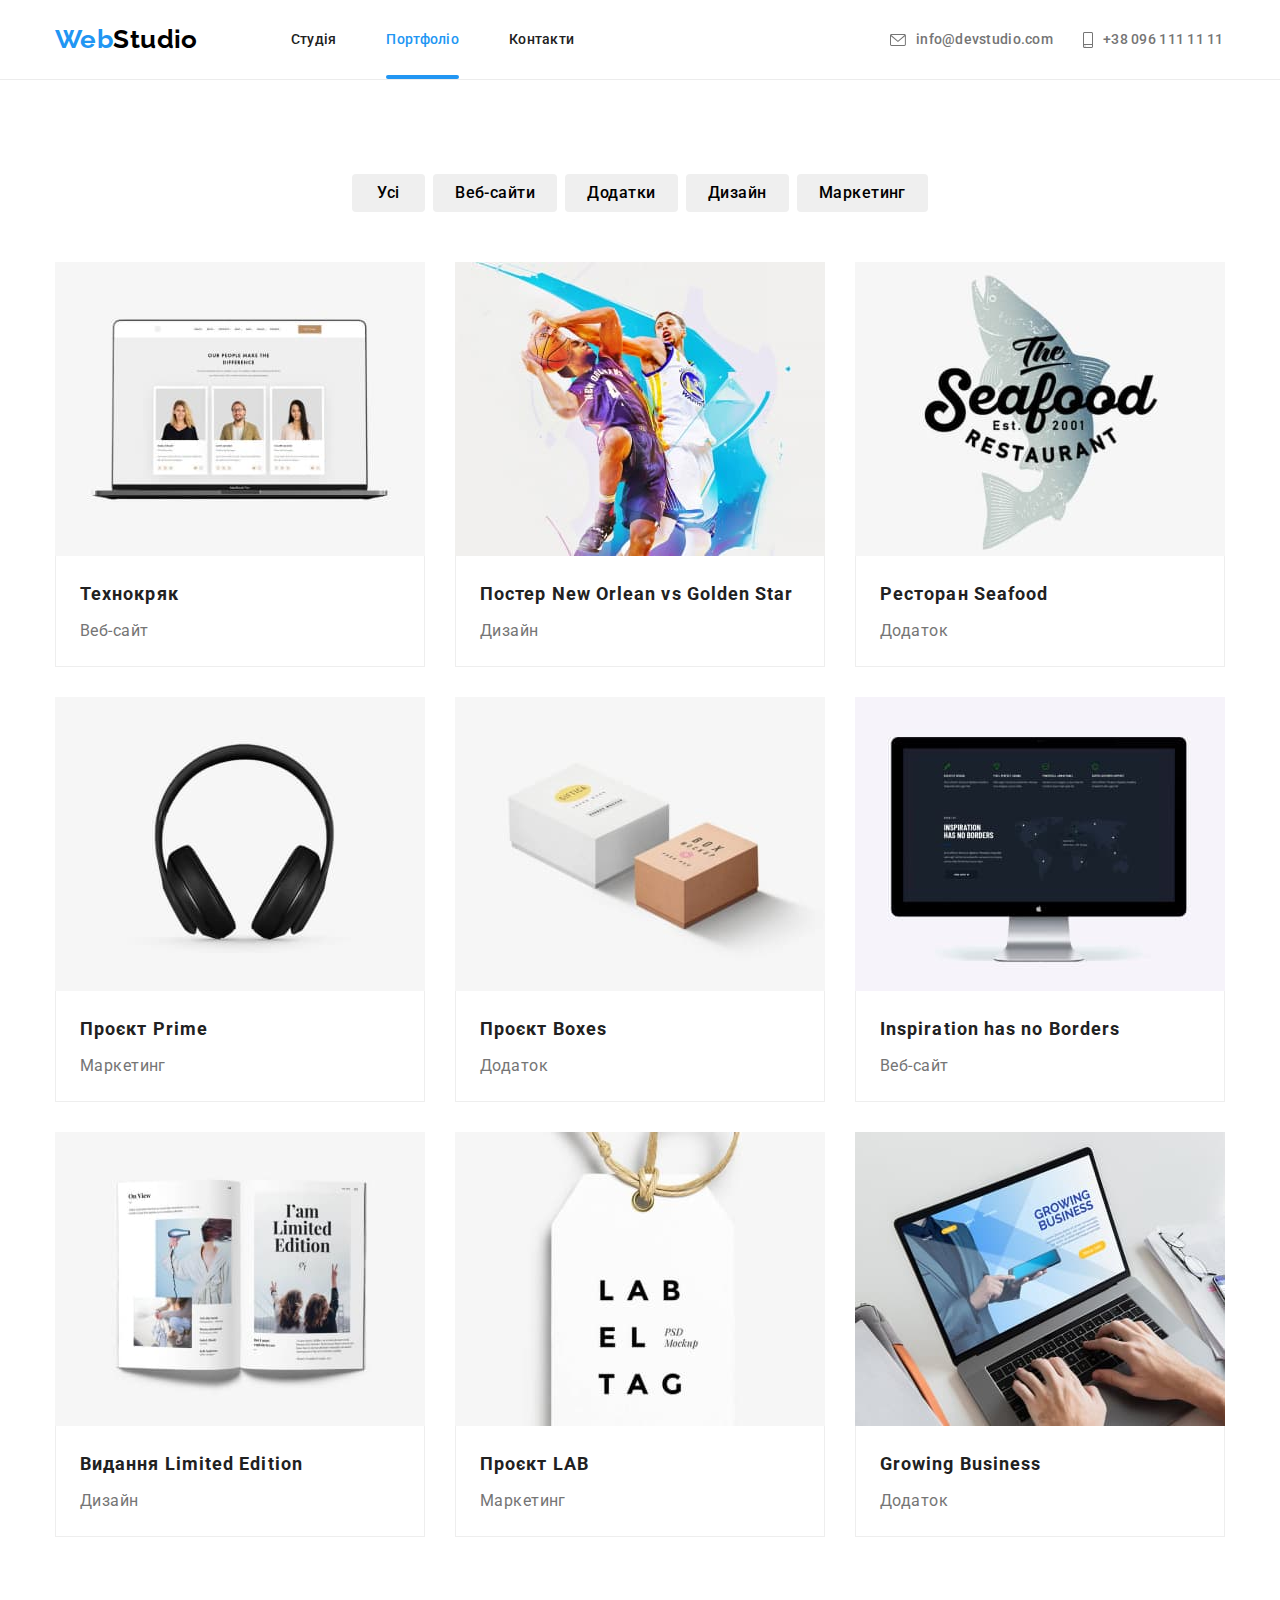
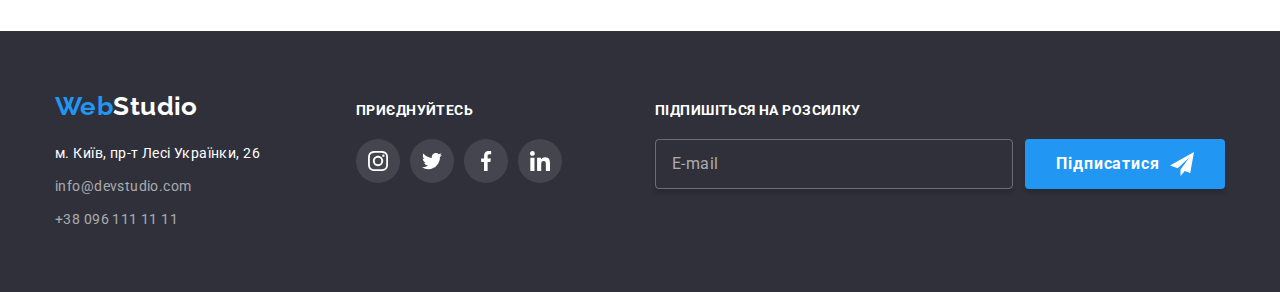
==== portfolio.html @ b1672819 "Додає файли з попередньої роботи" ====
<!DOCTYPE html>
<html lang="uk">
<head>
    <meta charset="UTF-8">
    <meta http-equiv="X-UA-Compatible" content="IE=edge">
    <meta name="viewport" content="width=device-width, initial-scale=1.0">
    <title>Document</title>
    <link href="https://fonts.googleapis.com/css2?family=Raleway:wght@700&family=Roboto:wght@400;500;700;900&display=swap" rel="stylesheet">
    <link rel="stylesheet" href="./css/modern-normalize.css">
    <link rel="stylesheet" href="./css/styles.css">
</head>

<body>
    <!--Шапка сайту-->
    <!--Шапка сайту-->
    <header class="header">
        <div class="container header-field">
            <nav class="header-field">
                <div class="header-logo"> <a class="logo" href="./index.html"><span>Web</span>Studio</a>
                </div>
                <ul class="page-nav">
                    <li class="page-nav-item"> <a href="./index.html" class="page-nav-link ">Студія</a></li>
                    <li class="page-nav-item"> <a href="./portfolio.html" class="page-nav-link current">Портфоліо</a></li>
                    <li class="page-nav-item"> <a href="" class="page-nav-link">Контакти</a></li>
                </ul>
            </nav>
    
            <div class="header-contacts">
                <ul class="header-contacts-list">
                    <li class="header-contact-item">
                        <a href="mailto:info@devstudio.com" class="page-nav-link contact">
                            <svg class="header-icon-mail">
                                <use href="./images/icons.svg#icon-envelope" width="16" height="12"></use>
                            </svg>
                            info@devstudio.com
                        </a>
                    </li>
                    <li class="header-contact-item">
                        <a href="tel:+380961111111" class="page-nav-link contact">
                            <svg class="header-icon-tel">
                                <use href="./images/icons.svg#icon-smartphone" width="10" height="16"></use>
                            </svg>
                            +38 096 111 11 11
                        </a>
                    </li>
                </ul>
            </div>
        </div>
    </header>
    <!--Унікальний контент-->
    <main>
        <section class="section">
            <div class="container">
                <h1 class="visually-hidden">Портфоліо</h1>
                <ul class="filter-list">
                    <li class="filter-item"><button class="filter-btn" type="button">Усі</button></li>
                    <li class="filter-item"><button class="filter-btn" type="button">Веб-сайти</button></li>
                    <li class="filter-item"><button class="filter-btn" type="button">Додатки</button></li>
                    <li class="filter-item"><button class="filter-btn" type="button">Дизайн</button></li>
                    <li class="filter-item"><button class="filter-btn" type="button">Маркетинг</button></li>
                </ul>
    
                <ul class="portfolio-list">
                    <li class="portfolio-item">
                        <a href="#" class="portfolio-link" target="_blank" rel="noreferrer noopener" >
                            <div class="portfolio-thumb">
                                <img src="images/project1.jpg" alt="Технокряк" width="370" class="portfolio-img">
                                <p class="portfolio-link-actions">
                                    Ресурс пропонує комплексні пропозиції з різним рівнем функціоналу та сервісів. Все це дозволить відвідувачу отримати
                                    вичерпні відомості про компанію чи приватну особу.
                                </p>
                            </div>
                            <div class="portfolio-field-text">
                                <h2 class="portfolio-title">Технокряк</h2>
                                <p class="portfolio-text">Веб-сайт</p>
                            </div>
                        </a>
                    </li>

                    <li class="portfolio-item">
                        <a href="#" class="portfolio-link" target="_blank" rel="noreferrer noopener" >
                            <div class="portfolio-thumb">
                                 <img src="images/project2.jpg" alt="Постер New Orlean vs Golden Star" width="370" class="portfolio-img">
                                 <p class="portfolio-link-actions">
                                    Ресурс пропонує комплексні пропозиції з різним рівнем функціоналу та сервісів. Все це дозволить відвідувачу отримати вичерпні відомості про компанію чи приватну особу.
                                </p>
                            </div>
                            <div class="portfolio-field-text">
                                <h2 class="portfolio-title">Постер New Orlean vs Golden Star</h2>
                                <p class="portfolio-text" >Дизайн</p>
                            </div>
                        </a>
                    </li>

                    <li class="portfolio-item">
                        <a href="#" class="portfolio-link" target="_blank" rel="noreferrer noopener" >
                            <div class="portfolio-thumb">
                            <img src="images/project3.jpg" alt="Ресторан Seafood" width="370" class="portfolio-img">
                            <p class="portfolio-link-actions">
                                Ресурс пропонує комплексні пропозиції з різним рівнем функціоналу та сервісів. Все це дозволить відвідувачу отримати
                                вичерпні відомості про компанію чи приватну особу.
                            </p>
                            </div>
                            <div class="portfolio-field-text">
                                <h2 class="portfolio-title">Ресторан Seafood</h2>
                                <p class="portfolio-text" >Додаток</p>
                            </div>
                        </a>
                    </li>

                    <li class="portfolio-item">
                        <a href="#" class="portfolio-link" target="_blank" rel="noreferrer noopener" >
                            <div class="portfolio-thumb">
                                <img src="images/project4.jpg" alt="Проєкт Prime" width="370" class="portfolio-img">
                                <p class="portfolio-link-actions">
                                    Ресурс пропонує комплексні пропозиції з різним рівнем функціоналу та сервісів. Все це дозволить відвідувачу отримати
                                    вичерпні відомості про компанію чи приватну особу.
                                </p>
                            </div>
                            <div class="portfolio-field-text">
                                <h2 class="portfolio-title">Проєкт Prime</h2>
                                <p class="portfolio-text">Маркетинг</p>
                            </div>
                        </a>
                    </li>

                    <li class="portfolio-item">
                        <a href="#" class="portfolio-link" target="_blank" rel="noreferrer noopener" >
                            <div class="portfolio-thumb">
                                <img src="images/project5.jpg" alt="Проєкт Boxes" width="370" class="portfolio-img">
                                <p class="portfolio-link-actions">
                                    Ресурс пропонує комплексні пропозиції з різним рівнем функціоналу та сервісів. Все це дозволить відвідувачу
                                    отримати вичерпні відомості про компанію чи приватну особу.
                                </p>
                            </div>
                            <div class="portfolio-field-text">
                                <h2 class="portfolio-title">Проєкт Boxes</h2>
                                <p class="portfolio-text">Додаток</p>
                            </div>
                        </a>
                    </li>
                    
                    <li class="portfolio-item">
                        <a href="#" class="portfolio-link" target="_blank" rel="noreferrer noopener" >
                            <div class="portfolio-thumb">
                            <img src="images/project6.jpg" alt="Inspiration has no Borders" width="370" class="portfolio-img">
                                <p class="portfolio-link-actions">
                                    Ресурс пропонує комплексні пропозиції з різним рівнем функціоналу та сервісів. Все це дозволить відвідувачу
                                    отримати вичерпні відомості про компанію чи приватну особу.
                                </p>
                            </div>
                            <div class="portfolio-field-text">
                                <h2 class="portfolio-title">Inspiration has no Borders</h2>
                                <p class="portfolio-text">Веб-сайт</p>
                            </div>
                        </a>
                    </li>

                    <li class="portfolio-item">
                        <a href="#" class="portfolio-link" target="_blank" rel="noreferrer noopener" >
                            <div class="portfolio-thumb">
                            <img src="images/project7.jpg" alt="Видання Limited Edition" width="370" class="portfolio-img">
                                <p class="portfolio-link-actions">
                                    Ресурс пропонує комплексні пропозиції з різним рівнем функціоналу та сервісів. Все це дозволить відвідувачу
                                    отримати вичерпні відомості про компанію чи приватну особу.
                                </p>
                            </div>
                            <div class="portfolio-field-text">
                                <h2 class="portfolio-title">Видання Limited Edition</h2>
                                <p class="portfolio-text">Дизайн</p>
                            </div>
                        </a>
                    </li>
                    <li class="portfolio-item">
                        <a href="#" class="portfolio-link" target="_blank" rel="noreferrer noopener" >
                            <div class="portfolio-thumb">
                            <img src="images/project8.jpg" alt="Проєкт LAB" width="370" class="portfolio-img">
                                <p class="portfolio-link-actions">
                                    Ресурс пропонує комплексні пропозиції з різним рівнем функціоналу та сервісів. Все це дозволить відвідувачу
                                    отримати вичерпні відомості про компанію чи приватну особу.
                                </p>
                            </div>
                            <div class="portfolio-field-text">
                                <h2 class="portfolio-title">Проєкт LAB</h2>
                                <p class="portfolio-text" >Маркетинг</p>
                            </div>
                        </a>
                    </li>
                    <li class="portfolio-item">
                        <a href="#" class="portfolio-link" target="_blank" rel="noreferrer noopener" >
                            <div class="portfolio-thumb">
                            <img src="images/project9.jpg" alt="Growing Business" width="370" class="portfolio-img">
                                <p class="portfolio-link-actions">
                                    Ресурс пропонує комплексні пропозиції з різним рівнем функціоналу та сервісів. Все це дозволить відвідувачу
                                    отримати вичерпні відомості про компанію чи приватну особу.
                                </p>
                            </div>
                            <div class="portfolio-field-text">
                                <h2 class="portfolio-title">Growing Business</h2>
                                <p class="portfolio-text">Додаток</p>
                            </div>
                        </a>
                     </li>
                </ul>
            </div>
        </section>
    </main>

    <!--Підвал сайту-->
    <footer class="footer">
        <div class="container">
    
            <div class="footer-info">
                <a class="logo logo-footer" href="./index.html"><span class="logo-web">Web</span>Studio</a>
                <address>
                    <ul class="address-list">
                        <li class="address-item">
                            <a href="https://www.google.com/maps/d/viewer?mid=10uSM3H-mIU3GznYo2szRIEphczw&hl=en_US&ll=50.42732700000001%2C30.538092&z=17"
                                class="address map-link" target="_blank" rel="noopener noreferrer">м. Київ, пр-т Лесі
                                Українки, 26</a>
                        </li>
                        <li class="address-item">
                            <a href="mailto:info@devstudio.com" class="address link-mail">info@devstudio.com</a>
                        </li>
                        <li class="address-item"> <a href="tel:+380961111111" class="address link-phone">+38 096 111 11
                                11</a>
                        </li>
                    </ul>
                </address>
            </div>
            <div class="footer-socials">
                <p class="footer-title">
                    приєднуйтесь
                </p>
                <ul class="socials-list">
                    <li class="social-item">
                        <a href="#" class="social-link" target="_blank" rel="noopener noreferrer">
                            <svg class="social-icon">
                                <use href="./images/icons.svg#icon-instagram"></use>
                            </svg>
                        </a>
                    </li>
                    <li class="social-item">
                        <a href="#" class="social-link" target="_blank" rel="noopener noreferrer">
                            <svg class="social-icon">
                                <use href="./images/icons.svg#icon-twitter"></use>
                            </svg>
                        </a>
                    </li>
                    <li class="social-item">
                        <a href="#" class="social-link" target="_blank" rel="noopener noreferrer">
                            <svg class="social-icon">
                                <use href="./images/icons.svg#icon-facebook"></use>
                            </svg>
                        </a>
                    </li>
                    <li class="social-item">
                        <a href="#" class="social-link" target="_blank" rel="noopener noreferrer">
                            <svg class="social-icon">
                                <use href="./images/icons.svg#icon-linkedin"></use>
                            </svg>
                        </a>
                    </li>
                </ul>
            </div>
            <div class="footer-form-field">
                <form>
                    <p class="footer-title">Підпишіться на розсилку</p>
                    <div class="footer-form">
                        <label class="footer-form-label">
                            <input type="email" name="mail" placeholder="E-mail">
                        </label>
                        <button type="submit" class="form-btn">Підписатися
                            <svg class="footer-form-icon">
                                <use href="/images/icons.svg#icon-send"></use>
                            </svg>
                        </button>
                    </div>
                </form>
    
            </div>
        </div>
    </footer>

</body>
</html>
---- css/styles.css ----
/* основний колір тексту #212121;
   другорядний колір тексту #757575; 
   основний колір та лого #2196F3;
   колір лого #000000;
   білий колір  #FFFFFF;
   колір в хедер для контактів з прозорістю: rgba(255, 255, 255, 0.6);
   background-color footer:#2F303A;
   колір для заливки секції команди #F5F4FA;
   колір риски під header #ECECEC
   рамка для портфоліо карток #EEEEEE
   колір для активної кнопки в hero #188CE8
   колір прозорості на картинки rgba(47, 48, 58, 0.4)
   основний колір для секції клієнтів #AFB1B8
*/
:root {
    --main-color-text:#212121;
    --text-color:#757575;
    --accent-color: #2196F3;
    --white-color:#FFFFFF;
    --text-logo:#000000;
    --bcg-footer:#2F303A;
    --color-transparency:rgba(255, 255, 255, 0.6);
    --color-section: #F5F4FA;
    --color-header-bottom: #ECECEC;
    --color-border-portfolio: #EEEEEE;
   --color-activ-btn: #188CE8;
   --color-gradient:rgba(47, 48, 58, 0.4);
   --color-costomer: #AFB1B8;
}

body {
    font-family: Roboto, sans-serif;
    font-size: 14px;
    line-height: 1.14;
    letter-spacing: 0.03em;
    color:var(--main-color-text);
    background-color: var(--white-color);
}

ul,
h1,
h2,
h3,
p{
    margin: 0;
    padding: 0;
    list-style: none;
}

.section {
    padding-top: 94px;
    padding-bottom: 94px;
    text-align: center;
}

.section:nth-child(2n+4) {
    background-color: var(--color-section);
}

.container {
    max-width:1200px;
    padding:0 15px;
    margin: 0 auto;
}

.visually-hidden {
    position: absolute;

    width: 1px;
    height: 1px;
    margin: -1px;
    border: 0;
    padding: 0;

    white-space: nowrap;
    clip-path: inset(100%);
    clip: rect(0 0 0 0);
    overflow: hidden;
}

/* header */
.header{
    border-bottom:1px solid var(--color-header-bottom);
}

.logo{
    font-family: Raleway, sans-serif;
    font-weight: 700;
    font-size: 26px;
    line-height: 1.19;
    color: var(--text-logo);
    text-decoration: none;
}

.logo span{
    color: var(--accent-color);
}

.header-logo{
    margin-right: 93px;
}

.page-nav,
.header-field {
    display: flex;
    align-items: center;
    justify-content: space-between;
}

.page-nav-link{
    padding-top: 32px;
    padding-bottom: 31px;

    font-weight: 500;
    letter-spacing: 0.02em;
    align-items: center;
    color:inherit;
    text-decoration: none;

    transition: color 250ms cubic-bezier(0.4, 0, 0.2, 1);
}
.page-nav-link:hover,
.page-nav-link:focus {
    color: var(--accent-color);
}

.current {
    position: relative;
    color: var(--accent-color);
}

.current::after {
    content: "";
    position: absolute;
    bottom: -1px;
    display: block;
    width: 100%;
    height: 4px;

    border-radius: 2px;
    background-color: var(--accent-color);
}

.page-nav{
display: flex;
gap: 50px;
}

.header-contacts-list {
    display: flex;
    gap: 30px;
}

.contact{
    color: var(--text-color);
    display: flex;
    min-width: 142px;
}

.header-contact-item svg {
    margin-right: 10px;
    fill: currentColor;
}

.header-icon-mail {
    width: 16px;
    height: 12px;
}

.header-icon-tel {
    width: 10px;
    height: 16px;
}

/* .header-contact-item+.header-contact-item,
.page-nav-item+.page-nav-item {
    margin-left: 50px;
} */

/* Main page Studio */

/* Hero */

.hero{
    max-width: 1600px;
    margin-left: auto;
    margin-right: auto;
    padding: 200px 0px;

    background-image: linear-gradient(var(--color-gradient), var(--color-gradient)), url("../images/bgimage.jpg");
    background-repeat: no-repeat;
    background-position: center;
    background-size: cover;
}

.hero-title{
    max-width: 696px;
    margin-bottom: 30px;
    margin-left: auto;
    margin-right: auto;

    font-weight: 900;
    font-size: 44px;
    letter-spacing: 0.06em;
    line-height: 1.366; 
    text-transform: uppercase;
    color: var(--white-color);
}

/* hero button */

.btn {
    min-width: 216px;
    padding: 10px 32px;
    border:none;
    border-radius: 4px;

    font-weight: 700;
    font-size: 16px;
    line-height: 1.88;
    letter-spacing: 0.06em;
    color: var(--white-color);
    background-color: var(--accent-color);
    box-shadow: 0px 4px 4px rgba(0, 0, 0, 0.15);
    cursor: pointer;

    transition:background-color 250ms cubic-bezier(0.4, 0, 0.2, 1);
}

.btn:hover,
.btn:focus {
    background-color: var(--color-activ-btn);
}

/* Preference */

.preference-list {
    display: flex;
    text-align: left;
    gap: 30px;
}

.preference-item {
    max-width: 270px;
}

/* .preference-item+.preference-item {
    margin-left: 30px;
} */
.preference-img{
 display: flex;
 justify-content: center;
 padding-top: 25px;
 padding-bottom: 25px;
 margin-bottom: 30px;
 background-color: var(--color-section);
}

.preference-icon{
    width: 70px;
    height: 70px;
}

.preference-title {
    margin-bottom: 10px;
    font-size: 14px;
}

.preference-text{
    line-height: 1.71;
    color: var(--text-color);
}

/* Gallery */
.gallery-section{
    padding-top: 0;
}

.title-section{ 
    margin-bottom: 50px;
    font-size: 36px;
    line-height: 1.17;
}

.gallery-list{
    display: flex;
    justify-content: space-between;
    gap:30px;
}

.gallery-item {
    position: relative;
}

.gallery-item img{
    display: block;
}

.gallery-text{
    position: absolute;
    bottom: 0;

    width: 100%;
    padding: 27px 5px;

    font-weight: 700;
    text-transform: uppercase;
    color: var(--white-color);
    background-color: var(--color-gradient);
}

   /* Our team */
.team-list {
    display: flex;
    gap: 30px;
}

.team-item {
    border: var(--color-section);
    background-color:var(--white-color);
    box-shadow: 0px 1px 3px rgba(0, 0, 0, 0.12), 0px 1px 1px rgba(0, 0, 0, 0.14), 0px 2px 1px rgba(0, 0, 0, 0.2);
    border-radius: 0px 0px 4px 4px;
}

.team-img {
    display: block;
}

.team-body{
    padding: 30px;
    font-size: 16px;
    line-height: 1.19;
}

.team-title{
    margin-bottom: 10px;
    font-size: 16px;
    line-height: 1.19;
}

.team-text{
    margin-bottom: 16px;
    font-size: 16px;
    line-height: 1.19;
    color:var(--text-color);
}

.socials-list{
    display: flex;
    justify-content: space-between;
    max-width: 210px;
    gap: 10px;
}

.social-link{
    display: flex;
    justify-content: center;
    width: 44px;
    height: 44px;
    align-items: center;
    
    color: var(--color-costomer);
    border-radius: 44px;
    background-color: transparent;

    transition: color 250ms cubic-bezier(0.4, 0, 0.2, 1),
                background-color 250ms cubic-bezier(0.4, 0, 0.2, 1);
}

.footer-socials .social-link {
    color: var(--white-color);
    background-color: rgba(255, 255, 255, 0.1);
}

.social-link:hover,
.social-link:focus{
color:var(--white-color);
background-color: var(--accent-color);
}

.social-icon {
    width: 20px;
    height: 20px;
    fill: currentColor;
}


/* Сostomers */

.costomers-list{
display: flex;
gap: 30px;
}

.costomers-link{
    display: flex;
    justify-content: center;
    max-width: 170px;
    padding: 15px 31px;

    border: 1px solid var(--color-costomer);
    border-radius: 4px;
    color: var(--color-costomer);

    transition: color 250ms cubic-bezier(0.4, 0, 0.2, 1), 
    border-color 250ms cubic-bezier(0.4, 0, 0.2, 1);
}

.costomers-link:hover,
.costomers-link:focus{
    color:var(--accent-color);
    border-color: var(--accent-color);
}
.costomers-icon {
    width: 106px;
    height: 60px;
    fill: currentColor;
}

/* Main page Portfolio */

.filter-list{
    display: flex;
    justify-content: center;
    gap: 8px;
    margin-bottom: 50px;
}

.filter-btn {
    min-width: 73px;
    padding: 6px 22px;
    
    font-weight: 500;
    font-size: 16px;
    line-height: 1.63;
    letter-spacing: 0.03em;

    border: none;
    border-radius: 4px;
    cursor: pointer;

    transition: color 250ms cubic-bezier(0.4, 0, 0.2, 1),
                background-color 250ms cubic-bezier(0.4, 0, 0.2, 1),
                box-shadow 250ms cubic-bezier(0.4, 0, 0.2, 1);
}

.filter-btn:hover,
.filter-btn:focus{
    color: var(--white-color);
    background-color: var(--accent-color);
    box-shadow: 0px 3px 1px rgba(0, 0, 0, 0.1), 0px 1px 2px rgba(0, 0, 0, 0.08), 0px 2px 2px rgba(0, 0, 0, 0.12);
}

.portfolio-list{
    display: flex;
    flex-wrap: wrap;
    gap:30px;
}

.portfolio-item {
    max-width: 370px;
}

.portfolio-link{
    transition: box-shadow 250ms cubic-bezier(0.4, 0, 0.2, 1); 
    display: block;
    text-decoration: none;
}
.portfolio-link:hover,
.portfolio-link:focus {
    box-shadow: 0px 1px 1px rgba(0, 0, 0, 0.12), 0px 4px 4px rgba(0, 0, 0, 0.06), 1px 4px 6px rgba(0, 0, 0, 0.16);
}

.portfolio-img {
    display: block;
}

.portfolio-thumb{
    position: relative;
    overflow: hidden;
}

.portfolio-link-actions{
    position: absolute;
    display: flex;
    width: 100%;
    height: 100%;
    padding:24px;
    align-items: center;

    font-size: 18px;
    line-height: 1.56;
    text-align: start;
    color: var(--white-color);
    background-color: rgba(33, 150, 243, 0.9);

    transform: translateY(0%);
    opacity: 0;
    transition: transform 250ms cubic-bezier(0.4, 0, 0.2, 1),
                opacity 250ms cubic-bezier(0.4, 0, 0.2, 1);
}

.portfolio-link:hover .portfolio-link-actions,
.portfolio-link:focus .portfolio-link-actions {
    transform: translateY(-100%);
    opacity: 1;
}

.portfolio-field-text {
    padding: 20px 24px;
    text-align: left;
    border: 1px solid var(--color-border-portfolio);
    border-top: none;
}

.portfolio-title{
    margin-bottom: 4px;
    font-size: 18px;
    line-height: 2;
    letter-spacing: 0.06em;
    color: var(--main-color-text);
}

.portfolio-text{
    font-size: 16px;
    line-height: 1.88;
    color:var(--text-color);
}

/* Footer */

.footer{
    background-color: var(--bcg-footer);
    padding: 60px 5px;
    
}

.footer .container{
    display: flex;
    align-items: baseline;
    gap:70px;
}

.logo-footer {
    display: block;
    margin-bottom: 20px;
}

.logo-footer,
.map-link {
    color: var(--white-color);
}

.address-item+.address-item {
    margin-top: 9px;
}

.address {
    display: inline-block;
    min-width: 231px;
    font-style: normal;
    line-height:1.71;
    text-decoration: none;

    transition: color 250ms cubic-bezier(0.4, 0, 0.2, 1);
}

.address:hover,
.address:focus{
    color: var(--accent-color);
}

.link-mail,
.link-phone {
    color: var(--color-transparency);
}

.footer-title{
    display: block;
    margin-bottom: 20px;
    font-weight: 700;
    text-transform: uppercase;
    color: var(--white-color);
}

.footer-form-field {
    width: 100%;
    margin-left: 23px;
}

.footer-form{
    display: flex;
    gap:12px;
}

.footer-form-label{
    display: block;
    max-width: 358px;
    width: 100%;
}

.footer-form input,
.form-btn {
    border: 1px solid rgba(255, 255, 255, 0.3);
    box-shadow: 0px 4px 4px rgba(0, 0, 0, 0.15);
    border-radius: 4px;
}

.footer-form input{
    display: block;
    width: 100%;
    padding: 16px;
    color: var(--white-color);
    background-color: transparent;
    outline: none;
}

.footer-form input::placeholder{
    font-weight: 400;
    font-size: 16px;
    line-height: 1.25;
    letter-spacing: 0.03em;
    color: var(--color-transparency);
}

.form-btn {
    display: flex;
    justify-content: center;
    align-items: center;

    max-width: 200px;
    width: 100%;
    padding: 10px;

    font-weight: 700;
    font-size: 16px;
    line-height: 1.88;
    letter-spacing: 0.06em;

    color: var(--white-color);
    background-color: var(--accent-color);
    border: none;
    cursor: pointer;

    transition: background-color 250ms cubic-bezier(0.4, 0, 0.2, 1);
}

.form-btn:hover,
.form-btn:focus {
    background-color: var(--color-activ-btn);
}

.footer-form-icon{
    margin-left: 10px;
    width: 24px;
    height: 24px;
    fill:currentColor;
}

/* Modal */

.backdrop {
    position: fixed;
    top: 0;
    left: 0;
    width: 100%;
    height: 100%;

    background-color: rgba(0, 0, 0, 0.2);
    opacity: 1;

    transition: opacity 250ms cubic-bezier(0.4, 0, 0.2, 1),
        visibility 250ms cubic-bezier(0.4, 0, 0.2, 1);
}

.backdrop.is-hidden {
    opacity: 0;
    pointer-events: none;
    visibility:hidden;
}

.backdrop.is-hidden .modal {
    transform: translate(-50%, -50%) scale(1.1)
}

.modal {
    position: absolute;
    top: 50%;
    left: 50%;

    max-width: 528px;
    max-height: 581px;
    width: 100%;
    height: 100%;
    padding: 40px;

    background-color: #fff;
    box-shadow: 0px 1px 3px rgba(0, 0, 0, 0.12), 0px 1px 1px rgba(0, 0, 0, 0.14), 0px 2px 1px rgba(0, 0, 0, 0.2);
    border-radius: 4px;

    transform: translate(-50%, -50%) scale(1);
    transition: transform 250ms cubic-bezier(0.4, 0, 0.2, 1);
}

.modal-btn-close {
    position: absolute;
    right: 8px;
    top: 8px;

    padding: 5px;

    background-color: transparent;
    border: 1px solid rgba(0, 0, 0, 0.1);
    border-radius: 30px;
    cursor: pointer;
}

.icon-close {
    display: block;
    width: 18px;
    height: 18px;
}

/* Modal form */

.modal-form {
height: 100%;
}

.modal-title {
    display: flex;
    justify-content: center;

    font-weight: 700;
    font-size: 20px;
    line-height: 1.15;
}

.modal-item {
    position: relative;

    font: inherit;
    display: block;
    margin-top: 10px;
}

.modal-form .form-btn {
    margin-right: auto;
    margin-left: auto;
    margin-top: 30px;
}


.modal-text-label {
    display: block;
    margin-bottom: 4px;

    font-weight: 400;
    font-size: 12px;
    line-height: 1.17;
    letter-spacing: 0.01em;
    color: var(--text-color);
}

.modal-item input,
.modal-item textarea{
    display: block;
    width: 100%;

    border: 1px solid rgba(33, 33, 33, 0.2);
    border-radius: 4px;
    outline: none;

    transition: border-color 250ms cubic-bezier(0.4, 0, 0.2, 1);
}

.modal-item:focus-within .modal-input,
.modal-item:hover .modal-input{
    border-color: var(--accent-color);
}

.modal-item:hover .madal-textarea,
.modal-item:focus-within .madal-textarea {
    border-color: var(--accent-color);
}

.modal-input {
    padding: 11px 41px;
}

.modal-item textarea {
    padding: 12px 16px;
    margin-bottom: 20px;

    resize: none;
    overflow: auto;
}

.modal-form-icon {
    position: absolute;
    top: 50%;
    left: 20px;
    transform: translate(-50%);

    display: block;
    width: 18px;
    height: 18px;

    transition: fill 250ms cubic-bezier(0.4, 0, 0.2, 1);
}

.modal-item:hover .modal-form-icon,
.modal-item:focus-within .modal-form-icon {
    fill: var(--accent-color);
}

.modal-item-checbox {
    display: flex;
    justify-content: center;
    align-items: center;

    line-height: 1.71;
    color: var(--text-color);
}

.modal-item-checbox input {
    position: absolute;
    width: 1px;
    height: 1px;
    margin: -1px;
    border: 0;
    padding: 0;
    clip: rect(0 0 0 0);
    overflow: hidden;
}

.modal-form-icon-check{
    display: inline-block;
    width: 16px;
    height: 15px;
    margin-right: 7px;
    
    fill: transparent;
    border: 1px solid var(--main-color-text);
    border-radius: 2px;
    cursor: pointer;

    transition: fill 250ms cubic-bezier(0.4, 0, 0.2, 1),
                background-color 250ms cubic-bezier(0.4, 0, 0.2, 1),
                border 250ms cubic-bezier(0.4, 0, 0.2, 1);
}

.modal-item-checbox a {
    margin-left: 5px;
    color: var(--accent-color);
}

.modal-item-checbox input:checked + .modal-form-icon-check{
    fill: var(--white-color);
    background-color: var(--accent-color);
    border: 0px solid var(--accent-color);
}
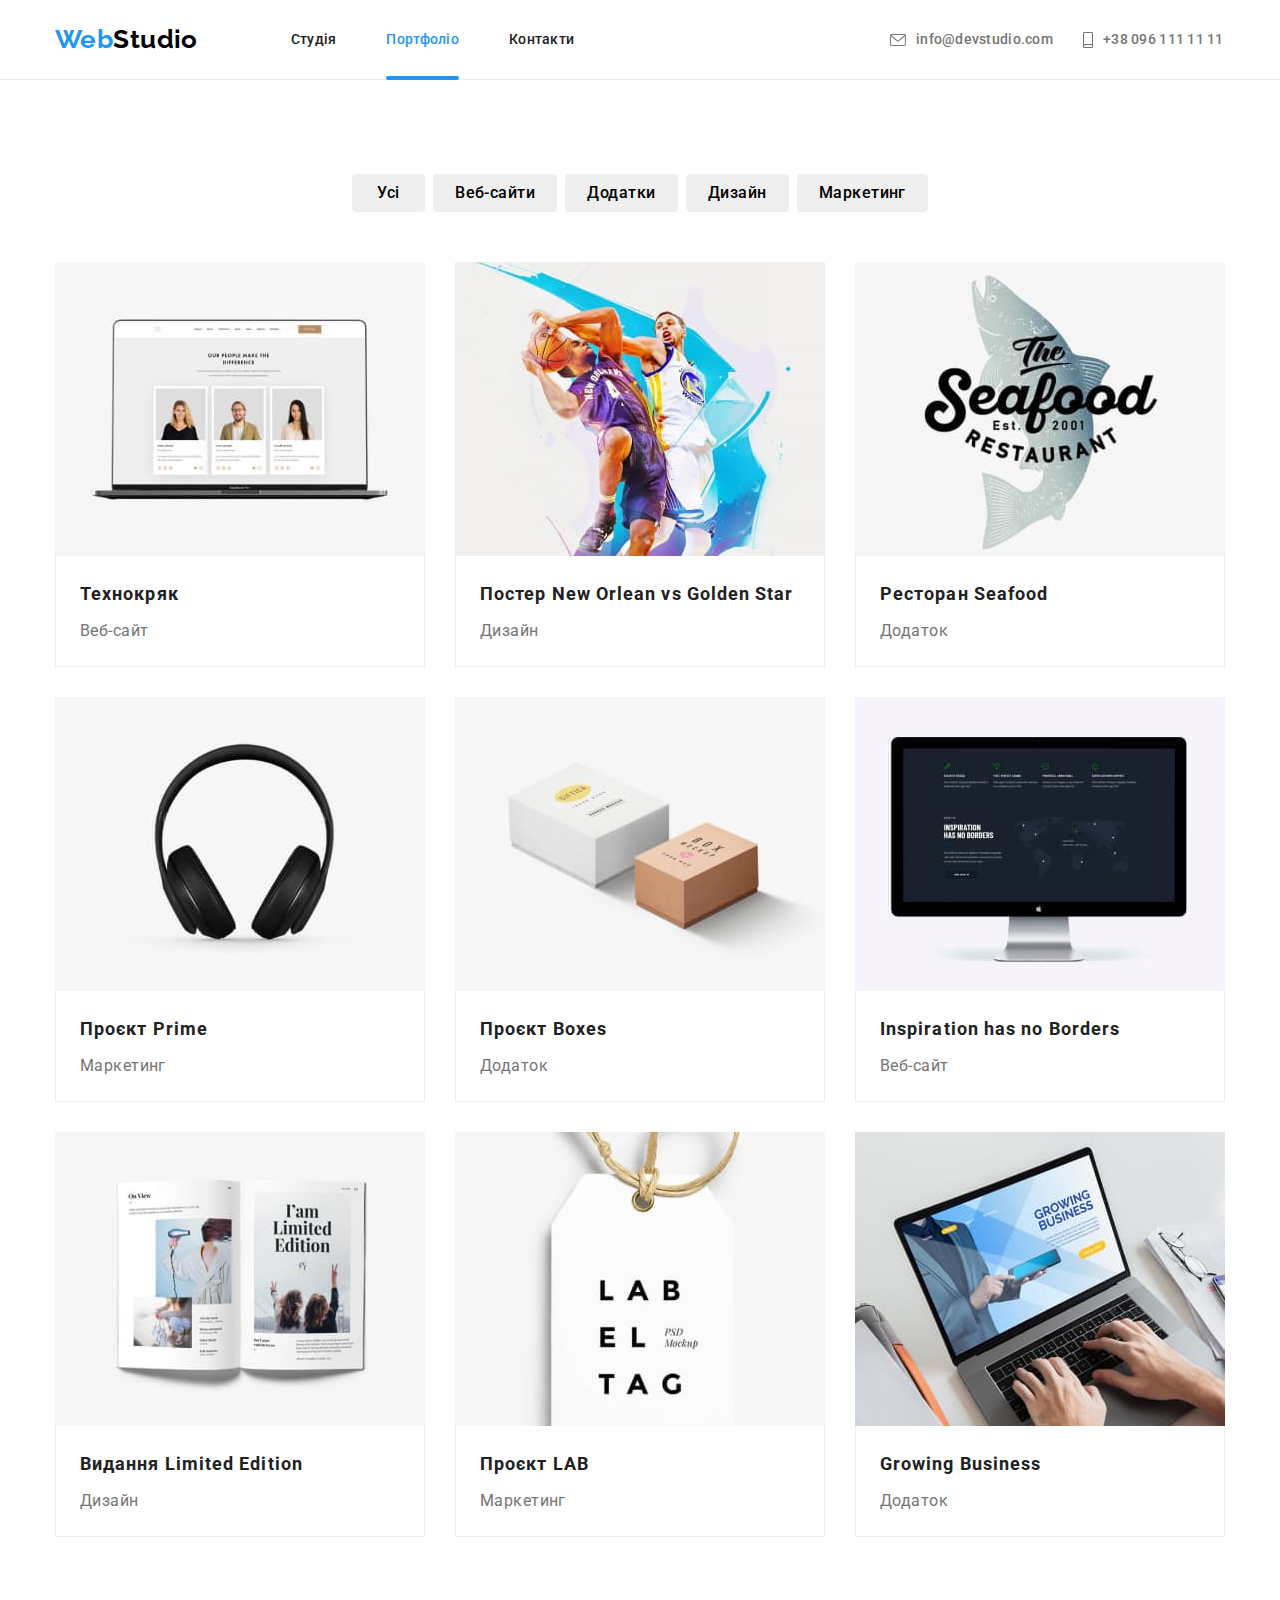
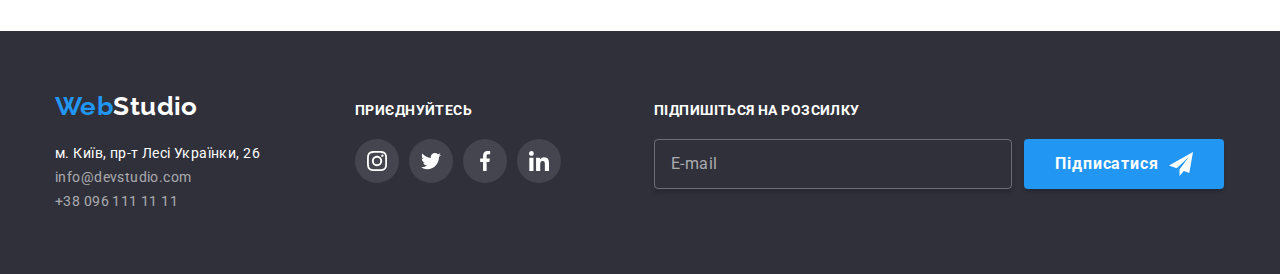
==== commit 04987ce0: "Перейменовує класи за методом БЕМ" ====
--- a/portfolio.html
+++ b/portfolio.html
@@ -12,33 +12,44 @@
 
 <body>
     <!--Шапка сайту-->
-    <!--Шапка сайту-->
     <header class="header">
-        <div class="container header-field">
-            <nav class="header-field">
-                <div class="header-logo"> <a class="logo" href="./index.html"><span>Web</span>Studio</a>
-                </div>
-                <ul class="page-nav">
-                    <li class="page-nav-item"> <a href="./index.html" class="page-nav-link ">Студія</a></li>
-                    <li class="page-nav-item"> <a href="./portfolio.html" class="page-nav-link current">Портфоліо</a></li>
-                    <li class="page-nav-item"> <a href="" class="page-nav-link">Контакти</a></li>
-                </ul>
-            </nav>
-    
-            <div class="header-contacts">
-                <ul class="header-contacts-list">
-                    <li class="header-contact-item">
-                        <a href="mailto:info@devstudio.com" class="page-nav-link contact">
-                            <svg class="header-icon-mail">
-                                <use href="./images/icons.svg#icon-envelope" width="16" height="12"></use>
+        <div class="container header__container">
+            <div class="header-wrap">
+    
+                <a class="logo header__logo" href="./index.html">
+                    <span class="logo__el-web">Web</span>Studio
+                </a>
+    
+                <nav class="page-nav">
+                    <ul class="page-nav__list">
+                        <li class="page-nav__item">
+                            <a href="./index.html" class="page-nav__link">Студія</a>
+                        </li>
+                        <li class="page-nav__item">
+                            <a href="./portfolio.html" class="page-nav__link page-nav__link--current">Портфоліо</a>
+                        </li>
+                        <li class="page-nav__item">
+                            <a href="" class="page-nav__link">Контакти</a>
+                        </li>
+                    </ul>
+                </nav>
+    
+            </div>
+    
+            <div class="header-wrap">
+                <ul class="contact">
+                    <li class="contact__item">
+                        <a href="mailto:info@devstudio.com" class="contact__link">
+                            <svg class="contact__icon contact__icon--mail">
+                                <use href="./images/icons.svg#icon-envelope"></use>
                             </svg>
                             info@devstudio.com
                         </a>
                     </li>
-                    <li class="header-contact-item">
-                        <a href="tel:+380961111111" class="page-nav-link contact">
-                            <svg class="header-icon-tel">
-                                <use href="./images/icons.svg#icon-smartphone" width="10" height="16"></use>
+                    <li class="contact__item">
+                        <a href="tel:+380961111111" class="contact__link">
+                            <svg class="contact__icon contact__icon--tel">
+                                <use href="./images/icons.svg#icon-smartphone"></use>
                             </svg>
                             +38 096 111 11 11
                         </a>
@@ -47,157 +58,158 @@
             </div>
         </div>
     </header>
+
     <!--Унікальний контент-->
     <main>
         <section class="section">
             <div class="container">
                 <h1 class="visually-hidden">Портфоліо</h1>
                 <ul class="filter-list">
-                    <li class="filter-item"><button class="filter-btn" type="button">Усі</button></li>
-                    <li class="filter-item"><button class="filter-btn" type="button">Веб-сайти</button></li>
-                    <li class="filter-item"><button class="filter-btn" type="button">Додатки</button></li>
-                    <li class="filter-item"><button class="filter-btn" type="button">Дизайн</button></li>
-                    <li class="filter-item"><button class="filter-btn" type="button">Маркетинг</button></li>
+                    <li class="filter-list__item"><button class="filter-list__btn" type="button">Усі</button></li>
+                    <li class="filter-list__item"><button class="filter-list__btn" type="button">Веб-сайти</button></li>
+                    <li class="filter-list__item"><button class="filter-list__btn" type="button">Додатки</button></li>
+                    <li class="filter-list__item"><button class="filter-list__btn" type="button">Дизайн</button></li>
+                    <li class="filter-list__item"><button class="filter-list__btn" type="button">Маркетинг</button></li>
                 </ul>
-    
-                <ul class="portfolio-list">
-                    <li class="portfolio-item">
-                        <a href="#" class="portfolio-link" target="_blank" rel="noreferrer noopener" >
-                            <div class="portfolio-thumb">
-                                <img src="images/project1.jpg" alt="Технокряк" width="370" class="portfolio-img">
-                                <p class="portfolio-link-actions">
+                
+                <ul class="portfolio-grid">
+                    <li class="portfolio-card">
+                        <a href="#" class="portfolio-card__link" target="_blank" rel="noreferrer noopener" >
+                            <div class="portfolio-card__thumb">
+                                <img src="images/project1.jpg" alt="Технокряк" width="370" class="portfolio-card__img">
+                                <p class="portfolio-card__descr">
                                     Ресурс пропонує комплексні пропозиції з різним рівнем функціоналу та сервісів. Все це дозволить відвідувачу отримати
                                     вичерпні відомості про компанію чи приватну особу.
                                 </p>
                             </div>
-                            <div class="portfolio-field-text">
-                                <h2 class="portfolio-title">Технокряк</h2>
-                                <p class="portfolio-text">Веб-сайт</p>
-                            </div>
-                        </a>
-                    </li>
-
-                    <li class="portfolio-item">
-                        <a href="#" class="portfolio-link" target="_blank" rel="noreferrer noopener" >
-                            <div class="portfolio-thumb">
-                                 <img src="images/project2.jpg" alt="Постер New Orlean vs Golden Star" width="370" class="portfolio-img">
-                                 <p class="portfolio-link-actions">
+                            <div class="portfolio-card__text">
+                                <h2 class="portfolio-card__title">Технокряк</h2>
+                                <p class="portfolio-card__subtitle">Веб-сайт</p>
+                            </div>
+                        </a>
+                    </li>
+
+                    <li class="portfolio-item">
+                        <a href="#" class="portfolio-card__link" target="_blank" rel="noreferrer noopener" >
+                            <div class="portfolio-card__thumb">
+                                 <img src="images/project2.jpg" alt="Постер New Orlean vs Golden Star" width="370" class="portfolio-card__img">
+                                 <p class="portfolio-card__descr">
                                     Ресурс пропонує комплексні пропозиції з різним рівнем функціоналу та сервісів. Все це дозволить відвідувачу отримати вичерпні відомості про компанію чи приватну особу.
                                 </p>
                             </div>
-                            <div class="portfolio-field-text">
-                                <h2 class="portfolio-title">Постер New Orlean vs Golden Star</h2>
-                                <p class="portfolio-text" >Дизайн</p>
-                            </div>
-                        </a>
-                    </li>
-
-                    <li class="portfolio-item">
-                        <a href="#" class="portfolio-link" target="_blank" rel="noreferrer noopener" >
-                            <div class="portfolio-thumb">
-                            <img src="images/project3.jpg" alt="Ресторан Seafood" width="370" class="portfolio-img">
-                            <p class="portfolio-link-actions">
+                            <div class="portfolio-card__text">
+                                <h2 class="portfolio-card__title">Постер New Orlean vs Golden Star</h2>
+                                <p class="portfolio-card__subtitle" >Дизайн</p>
+                            </div>
+                        </a>
+                    </li>
+
+                    <li class="portfolio-item">
+                        <a href="#" class="portfolio-card__link" target="_blank" rel="noreferrer noopener" >
+                            <div class="portfolio-card__thumb">
+                            <img src="images/project3.jpg" alt="Ресторан Seafood" width="370" class="portfolio-card__img">
+                            <p class="portfolio-card__descr">
                                 Ресурс пропонує комплексні пропозиції з різним рівнем функціоналу та сервісів. Все це дозволить відвідувачу отримати
                                 вичерпні відомості про компанію чи приватну особу.
                             </p>
                             </div>
-                            <div class="portfolio-field-text">
-                                <h2 class="portfolio-title">Ресторан Seafood</h2>
-                                <p class="portfolio-text" >Додаток</p>
-                            </div>
-                        </a>
-                    </li>
-
-                    <li class="portfolio-item">
-                        <a href="#" class="portfolio-link" target="_blank" rel="noreferrer noopener" >
-                            <div class="portfolio-thumb">
-                                <img src="images/project4.jpg" alt="Проєкт Prime" width="370" class="portfolio-img">
-                                <p class="portfolio-link-actions">
+                            <div class="portfolio-card__text">
+                                <h2 class="portfolio-card__title">Ресторан Seafood</h2>
+                                <p class="portfolio-card__subtitle" >Додаток</p>
+                            </div>
+                        </a>
+                    </li>
+
+                    <li class="portfolio-item">
+                        <a href="#" class="portfolio-card__link" target="_blank" rel="noreferrer noopener" >
+                            <div class="portfolio-card__thumb">
+                                <img src="images/project4.jpg" alt="Проєкт Prime" width="370" class="portfolio-card__img">
+                                <p class="portfolio-card__descr">
                                     Ресурс пропонує комплексні пропозиції з різним рівнем функціоналу та сервісів. Все це дозволить відвідувачу отримати
                                     вичерпні відомості про компанію чи приватну особу.
                                 </p>
                             </div>
-                            <div class="portfolio-field-text">
-                                <h2 class="portfolio-title">Проєкт Prime</h2>
-                                <p class="portfolio-text">Маркетинг</p>
-                            </div>
-                        </a>
-                    </li>
-
-                    <li class="portfolio-item">
-                        <a href="#" class="portfolio-link" target="_blank" rel="noreferrer noopener" >
-                            <div class="portfolio-thumb">
-                                <img src="images/project5.jpg" alt="Проєкт Boxes" width="370" class="portfolio-img">
-                                <p class="portfolio-link-actions">
-                                    Ресурс пропонує комплексні пропозиції з різним рівнем функціоналу та сервісів. Все це дозволить відвідувачу
-                                    отримати вичерпні відомості про компанію чи приватну особу.
-                                </p>
-                            </div>
-                            <div class="portfolio-field-text">
-                                <h2 class="portfolio-title">Проєкт Boxes</h2>
-                                <p class="portfolio-text">Додаток</p>
+                            <div class="portfolio-card__text">
+                                <h2 class="portfolio-card__title">Проєкт Prime</h2>
+                                <p class="portfolio-card__subtitle">Маркетинг</p>
+                            </div>
+                        </a>
+                    </li>
+
+                    <li class="portfolio-item">
+                        <a href="#" class="portfolio-card__link" target="_blank" rel="noreferrer noopener" >
+                            <div class="portfolio-card__thumb">
+                                <img src="images/project5.jpg" alt="Проєкт Boxes" width="370" class="portfolio-card__img">
+                                <p class="portfolio-card__descr">
+                                    Ресурс пропонує комплексні пропозиції з різним рівнем функціоналу та сервісів. Все це дозволить відвідувачу
+                                    отримати вичерпні відомості про компанію чи приватну особу.
+                                </p>
+                            </div>
+                            <div class="portfolio-card__text">
+                                <h2 class="portfolio-card__title">Проєкт Boxes</h2>
+                                <p class="portfolio-card__subtitle">Додаток</p>
                             </div>
                         </a>
                     </li>
                     
                     <li class="portfolio-item">
-                        <a href="#" class="portfolio-link" target="_blank" rel="noreferrer noopener" >
-                            <div class="portfolio-thumb">
-                            <img src="images/project6.jpg" alt="Inspiration has no Borders" width="370" class="portfolio-img">
-                                <p class="portfolio-link-actions">
-                                    Ресурс пропонує комплексні пропозиції з різним рівнем функціоналу та сервісів. Все це дозволить відвідувачу
-                                    отримати вичерпні відомості про компанію чи приватну особу.
-                                </p>
-                            </div>
-                            <div class="portfolio-field-text">
-                                <h2 class="portfolio-title">Inspiration has no Borders</h2>
-                                <p class="portfolio-text">Веб-сайт</p>
-                            </div>
-                        </a>
-                    </li>
-
-                    <li class="portfolio-item">
-                        <a href="#" class="portfolio-link" target="_blank" rel="noreferrer noopener" >
-                            <div class="portfolio-thumb">
-                            <img src="images/project7.jpg" alt="Видання Limited Edition" width="370" class="portfolio-img">
-                                <p class="portfolio-link-actions">
-                                    Ресурс пропонує комплексні пропозиції з різним рівнем функціоналу та сервісів. Все це дозволить відвідувачу
-                                    отримати вичерпні відомості про компанію чи приватну особу.
-                                </p>
-                            </div>
-                            <div class="portfolio-field-text">
-                                <h2 class="portfolio-title">Видання Limited Edition</h2>
-                                <p class="portfolio-text">Дизайн</p>
-                            </div>
-                        </a>
-                    </li>
-                    <li class="portfolio-item">
-                        <a href="#" class="portfolio-link" target="_blank" rel="noreferrer noopener" >
-                            <div class="portfolio-thumb">
-                            <img src="images/project8.jpg" alt="Проєкт LAB" width="370" class="portfolio-img">
-                                <p class="portfolio-link-actions">
-                                    Ресурс пропонує комплексні пропозиції з різним рівнем функціоналу та сервісів. Все це дозволить відвідувачу
-                                    отримати вичерпні відомості про компанію чи приватну особу.
-                                </p>
-                            </div>
-                            <div class="portfolio-field-text">
-                                <h2 class="portfolio-title">Проєкт LAB</h2>
-                                <p class="portfolio-text" >Маркетинг</p>
-                            </div>
-                        </a>
-                    </li>
-                    <li class="portfolio-item">
-                        <a href="#" class="portfolio-link" target="_blank" rel="noreferrer noopener" >
-                            <div class="portfolio-thumb">
-                            <img src="images/project9.jpg" alt="Growing Business" width="370" class="portfolio-img">
-                                <p class="portfolio-link-actions">
-                                    Ресурс пропонує комплексні пропозиції з різним рівнем функціоналу та сервісів. Все це дозволить відвідувачу
-                                    отримати вичерпні відомості про компанію чи приватну особу.
-                                </p>
-                            </div>
-                            <div class="portfolio-field-text">
-                                <h2 class="portfolio-title">Growing Business</h2>
-                                <p class="portfolio-text">Додаток</p>
+                        <a href="#" class="portfolio-card__link" target="_blank" rel="noreferrer noopener" >
+                            <div class="portfolio-card__thumb">
+                            <img src="images/project6.jpg" alt="Inspiration has no Borders" width="370" class="portfolio-card__img">
+                                <p class="portfolio-card__descr">
+                                    Ресурс пропонує комплексні пропозиції з різним рівнем функціоналу та сервісів. Все це дозволить відвідувачу
+                                    отримати вичерпні відомості про компанію чи приватну особу.
+                                </p>
+                            </div>
+                            <div class="portfolio-card__text">
+                                <h2 class="portfolio-card__title">Inspiration has no Borders</h2>
+                                <p class="portfolio-card__subtitle">Веб-сайт</p>
+                            </div>
+                        </a>
+                    </li>
+
+                    <li class="portfolio-item">
+                        <a href="#" class="portfolio-card__link" target="_blank" rel="noreferrer noopener" >
+                            <div class="portfolio-card__thumb">
+                            <img src="images/project7.jpg" alt="Видання Limited Edition" width="370" class="portfolio-card__img">
+                                <p class="portfolio-card__descr">
+                                    Ресурс пропонує комплексні пропозиції з різним рівнем функціоналу та сервісів. Все це дозволить відвідувачу
+                                    отримати вичерпні відомості про компанію чи приватну особу.
+                                </p>
+                            </div>
+                            <div class="portfolio-card__text">
+                                <h2 class="portfolio-card__title">Видання Limited Edition</h2>
+                                <p class="portfolio-card__subtitle">Дизайн</p>
+                            </div>
+                        </a>
+                    </li>
+                    <li class="portfolio-item">
+                        <a href="#" class="portfolio-card__link" target="_blank" rel="noreferrer noopener" >
+                            <div class="portfolio-card__thumb">
+                            <img src="images/project8.jpg" alt="Проєкт LAB" width="370" class="portfolio-card__img">
+                                <p class="portfolio-card__descr">
+                                    Ресурс пропонує комплексні пропозиції з різним рівнем функціоналу та сервісів. Все це дозволить відвідувачу
+                                    отримати вичерпні відомості про компанію чи приватну особу.
+                                </p>
+                            </div>
+                            <div class="portfolio-card__text">
+                                <h2 class="portfolio-card__title">Проєкт LAB</h2>
+                                <p class="portfolio-card__subtitle" >Маркетинг</p>
+                            </div>
+                        </a>
+                    </li>
+                    <li class="portfolio-item">
+                        <a href="#" class="portfolio-card__link" target="_blank" rel="noreferrer noopener" >
+                            <div class="portfolio-card__thumb">
+                            <img src="images/project9.jpg" alt="Growing Business" width="370" class="portfolio-card__img">
+                                <p class="portfolio-card__descr">
+                                    Ресурс пропонує комплексні пропозиції з різним рівнем функціоналу та сервісів. Все це дозволить відвідувачу
+                                    отримати вичерпні відомості про компанію чи приватну особу.
+                                </p>
+                            </div>
+                            <div class="portfolio-card__text">
+                                <h2 class="portfolio-card__title">Growing Business</h2>
+                                <p class="portfolio-card__subtitle">Додаток</p>
                             </div>
                         </a>
                      </li>
@@ -208,76 +220,80 @@
 
     <!--Підвал сайту-->
     <footer class="footer">
-        <div class="container">
-    
-            <div class="footer-info">
-                <a class="logo logo-footer" href="./index.html"><span class="logo-web">Web</span>Studio</a>
-                <address>
-                    <ul class="address-list">
+        <div class="container footer__container">
+            <div class="footer-wrap">
+    
+                <a class="logo footer__logo" href="./index.html">
+                    <span class="logo__el-web">Web</span>Studio
+                </a>
+    
+                <address class="address">
+                    <ul class="address__list">
+                        <li class="address__item">
+                            <a href="https://www.google.com/maps/d/viewer?mid=10uSM3H-mIU3GznYo2szRIEphczw&hl=en_US&ll=50.42732700000001%2C30.538092&z=17"
+                                class="address__link address__link--white" target="_blank" rel="noopener noreferrer">м.
+                                Київ, пр-т Лесі Українки, 26
+                            </a>
+                        </li>
                         <li class="address-item">
-                            <a href="https://www.google.com/maps/d/viewer?mid=10uSM3H-mIU3GznYo2szRIEphczw&hl=en_US&ll=50.42732700000001%2C30.538092&z=17"
-                                class="address map-link" target="_blank" rel="noopener noreferrer">м. Київ, пр-т Лесі
-                                Українки, 26</a>
+                            <a href="mailto:info@devstudio.com" class="address__link link-mail">info@devstudio.com</a>
                         </li>
                         <li class="address-item">
-                            <a href="mailto:info@devstudio.com" class="address link-mail">info@devstudio.com</a>
-                        </li>
-                        <li class="address-item"> <a href="tel:+380961111111" class="address link-phone">+38 096 111 11
-                                11</a>
+                            <a href="tel:+380961111111" class="address__link link-phone">+38 096 111 11 11</a>
                         </li>
                     </ul>
                 </address>
-            </div>
-            <div class="footer-socials">
-                <p class="footer-title">
-                    приєднуйтесь
-                </p>
-                <ul class="socials-list">
-                    <li class="social-item">
-                        <a href="#" class="social-link" target="_blank" rel="noopener noreferrer">
-                            <svg class="social-icon">
+    
+            </div>
+    
+            <div class="footer-wrap">
+                <p class="footer-wrap__title">приєднуйтесь</p>
+    
+                <ul class="socials footer__socials">
+                    <li class="socials__item">
+                        <a href="#" class="socials__link footer__socials__link" target="_blank" rel="noopener noreferrer">
+                            <svg class="socials__icon">
                                 <use href="./images/icons.svg#icon-instagram"></use>
                             </svg>
                         </a>
                     </li>
-                    <li class="social-item">
-                        <a href="#" class="social-link" target="_blank" rel="noopener noreferrer">
-                            <svg class="social-icon">
+                    <li class="socials__item">
+                        <a href="#" class="socials__link footer__socials__link" target="_blank" rel="noopener noreferrer">
+                            <svg class="socials__icon">
                                 <use href="./images/icons.svg#icon-twitter"></use>
                             </svg>
                         </a>
                     </li>
-                    <li class="social-item">
-                        <a href="#" class="social-link" target="_blank" rel="noopener noreferrer">
-                            <svg class="social-icon">
+                    <li class="socials__item">
+                        <a href="#" class="socials__link footer__socials__link" target="_blank" rel="noopener noreferrer">
+                            <svg class="socials__icon">
                                 <use href="./images/icons.svg#icon-facebook"></use>
                             </svg>
                         </a>
                     </li>
-                    <li class="social-item">
-                        <a href="#" class="social-link" target="_blank" rel="noopener noreferrer">
-                            <svg class="social-icon">
+                    <li class="socials__item">
+                        <a href="#" class="socials__link footer__socials__link" target="_blank" rel="noopener noreferrer">
+                            <svg class="socials__icon">
                                 <use href="./images/icons.svg#icon-linkedin"></use>
                             </svg>
                         </a>
                     </li>
                 </ul>
             </div>
-            <div class="footer-form-field">
-                <form>
-                    <p class="footer-title">Підпишіться на розсилку</p>
-                    <div class="footer-form">
-                        <label class="footer-form-label">
-                            <input type="email" name="mail" placeholder="E-mail">
-                        </label>
-                        <button type="submit" class="form-btn">Підписатися
-                            <svg class="footer-form-icon">
-                                <use href="/images/icons.svg#icon-send"></use>
-                            </svg>
-                        </button>
-                    </div>
+    
+            <div class="footer-wrap">
+                <p class="footer-wrap__title">Підпишіться на розсилку</p>
+    
+                <form class="form-field">
+                    <label class="form-field__label">
+                        <input class="form-field__input" type="email" name="mail" placeholder="E-mail">
+                    </label>
+                    <button type="submit" class="btn footer__btn">Підписатися
+                        <svg class="form-field--icon">
+                            <use href="./images/icons.svg#icon-send"></use>
+                        </svg>
+                    </button>
                 </form>
-    
             </div>
         </div>
     </footer>
--- a/css/styles.css
+++ b/css/styles.css
@@ -83,31 +83,46 @@
     border-bottom:1px solid var(--color-header-bottom);
 }
 
-.logo{
+.header__container,
+.header-wrap {
+    display: flex;
+    align-items: center;
+    justify-content: space-between;
+}
+
+.logo {
+    display: inline-block;
+    
     font-family: Raleway, sans-serif;
     font-weight: 700;
     font-size: 26px;
     line-height: 1.19;
+
     color: var(--text-logo);
     text-decoration: none;
 }
 
-.logo span{
+.logo__el-web {
     color: var(--accent-color);
 }
 
-.header-logo{
+.header__logo{
     margin-right: 93px;
 }
 
-.page-nav,
-.header-field {
-    display: flex;
-    align-items: center;
-    justify-content: space-between;
-}
-
-.page-nav-link{
+.footer__logo {
+    margin-bottom: 20px;
+    color: var(--white-color);
+}
+
+.page-nav__list {
+    display: flex;
+    gap: 50px;
+}
+
+.page-nav__link,
+.contact__link{
+    display: inline-block;
     padding-top: 32px;
     padding-bottom: 31px;
 
@@ -119,20 +134,24 @@
 
     transition: color 250ms cubic-bezier(0.4, 0, 0.2, 1);
 }
-.page-nav-link:hover,
-.page-nav-link:focus {
+
+.page-nav__link:hover,
+.page-nav__link:focus,
+.contact__link:hover,
+.contact__link:focus {
     color: var(--accent-color);
 }
 
-.current {
+.page-nav__link--current {
     position: relative;
     color: var(--accent-color);
 }
 
-.current::after {
+.page-nav__link--current::after {
     content: "";
     position: absolute;
     bottom: -1px;
+
     display: block;
     width: 100%;
     height: 4px;
@@ -141,47 +160,36 @@
     background-color: var(--accent-color);
 }
 
-.page-nav{
-display: flex;
-gap: 50px;
-}
-
-.header-contacts-list {
+.contact {
     display: flex;
     gap: 30px;
 }
 
-.contact{
+.contact__link{
     color: var(--text-color);
     display: flex;
     min-width: 142px;
 }
 
-.header-contact-item svg {
+.contact__icon {
     margin-right: 10px;
     fill: currentColor;
 }
 
-.header-icon-mail {
+.contact__icon--mail {
     width: 16px;
     height: 12px;
 }
 
-.header-icon-tel {
+.contact__icon--tel {
     width: 10px;
     height: 16px;
 }
 
-/* .header-contact-item+.header-contact-item,
-.page-nav-item+.page-nav-item {
-    margin-left: 50px;
-} */
-
 /* Main page Studio */
 
 /* Hero */
-
-.hero{
+.section__bg-cover{
     max-width: 1600px;
     margin-left: auto;
     margin-right: auto;
@@ -207,24 +215,32 @@
     color: var(--white-color);
 }
 
-/* hero button */
+/* button */
 
 .btn {
-    min-width: 216px;
-    padding: 10px 32px;
-    border:none;
-    border-radius: 4px;
+    display: flex;
+    justify-content: center;
+    align-items: center;
+
+    width: 216px;
+    max-height: 50px;
+    padding: 10px 28px;
+    margin-left: auto;
+    margin-right: auto;
 
     font-weight: 700;
     font-size: 16px;
     line-height: 1.88;
     letter-spacing: 0.06em;
     color: var(--white-color);
+
     background-color: var(--accent-color);
+    border: none;
+    border-radius: 4px;
     box-shadow: 0px 4px 4px rgba(0, 0, 0, 0.15);
     cursor: pointer;
 
-    transition:background-color 250ms cubic-bezier(0.4, 0, 0.2, 1);
+    transition: background-color 250ms cubic-bezier(0.4, 0, 0.2, 1);
 }
 
 .btn:hover,
@@ -244,9 +260,6 @@
     max-width: 270px;
 }
 
-/* .preference-item+.preference-item {
-    margin-left: 30px;
-} */
 .preference-img{
  display: flex;
  justify-content: center;
@@ -272,11 +285,11 @@
 }
 
 /* Gallery */
-.gallery-section{
+.section-gallery{
     padding-top: 0;
 }
 
-.title-section{ 
+.section__title{ 
     margin-bottom: 50px;
     font-size: 36px;
     line-height: 1.17;
@@ -292,11 +305,11 @@
     position: relative;
 }
 
-.gallery-item img{
-    display: block;
-}
-
-.gallery-text{
+.gallery-item__img{
+    display: block;
+}
+
+.gallery-item__text{
     position: absolute;
     bottom: 0;
 
@@ -322,37 +335,37 @@
     border-radius: 0px 0px 4px 4px;
 }
 
-.team-img {
-    display: block;
-}
-
-.team-body{
+.team-item__img {
+    display: block;
+}
+
+.team-item__info{
     padding: 30px;
     font-size: 16px;
     line-height: 1.19;
 }
 
-.team-title{
+.team-item__title{
     margin-bottom: 10px;
     font-size: 16px;
     line-height: 1.19;
 }
 
-.team-text{
+.team-item__text{
     margin-bottom: 16px;
     font-size: 16px;
     line-height: 1.19;
     color:var(--text-color);
 }
 
-.socials-list{
+.socials{
     display: flex;
     justify-content: space-between;
-    max-width: 210px;
+    min-width: 206px;
     gap: 10px;
 }
 
-.social-link{
+.socials__link{
     display: flex;
     justify-content: center;
     width: 44px;
@@ -367,32 +380,30 @@
                 background-color 250ms cubic-bezier(0.4, 0, 0.2, 1);
 }
 
-.footer-socials .social-link {
+.footer__socials__link {
     color: var(--white-color);
     background-color: rgba(255, 255, 255, 0.1);
 }
 
-.social-link:hover,
-.social-link:focus{
+.socials__link:hover,
+.socials__link:focus{
 color:var(--white-color);
 background-color: var(--accent-color);
 }
 
-.social-icon {
+.socials__icon {
     width: 20px;
     height: 20px;
     fill: currentColor;
 }
 
-
 /* Сostomers */
-
 .costomers-list{
 display: flex;
 gap: 30px;
 }
 
-.costomers-link{
+.costomer-el__link{
     display: flex;
     justify-content: center;
     max-width: 170px;
@@ -406,12 +417,13 @@
     border-color 250ms cubic-bezier(0.4, 0, 0.2, 1);
 }
 
-.costomers-link:hover,
-.costomers-link:focus{
+.costomer-el__link:hover,
+.costomer-el__link:focus{
     color:var(--accent-color);
     border-color: var(--accent-color);
 }
-.costomers-icon {
+
+.costomer-el__icon {
     width: 106px;
     height: 60px;
     fill: currentColor;
@@ -426,7 +438,7 @@
     margin-bottom: 50px;
 }
 
-.filter-btn {
+.filter-list__btn {
     min-width: 73px;
     padding: 6px 22px;
     
@@ -444,43 +456,43 @@
                 box-shadow 250ms cubic-bezier(0.4, 0, 0.2, 1);
 }
 
-.filter-btn:hover,
-.filter-btn:focus{
+.filter-list__btn:hover,
+.filter-list__btn:focus{
     color: var(--white-color);
     background-color: var(--accent-color);
     box-shadow: 0px 3px 1px rgba(0, 0, 0, 0.1), 0px 1px 2px rgba(0, 0, 0, 0.08), 0px 2px 2px rgba(0, 0, 0, 0.12);
 }
 
-.portfolio-list{
+.portfolio-grid{
     display: flex;
     flex-wrap: wrap;
     gap:30px;
 }
 
-.portfolio-item {
+.portfolio-card {
     max-width: 370px;
 }
 
-.portfolio-link{
+.portfolio-card__link{
     transition: box-shadow 250ms cubic-bezier(0.4, 0, 0.2, 1); 
     display: block;
     text-decoration: none;
 }
-.portfolio-link:hover,
-.portfolio-link:focus {
+.portfolio-card__link:hover,
+.portfolio-card__link:focus {
     box-shadow: 0px 1px 1px rgba(0, 0, 0, 0.12), 0px 4px 4px rgba(0, 0, 0, 0.06), 1px 4px 6px rgba(0, 0, 0, 0.16);
 }
 
-.portfolio-img {
-    display: block;
-}
-
-.portfolio-thumb{
+.portfolio-card__thumb {
     position: relative;
     overflow: hidden;
 }
 
-.portfolio-link-actions{
+.portfolio-card__img {
+    display: block;
+}
+
+.portfolio-card__descr{
     position: absolute;
     display: flex;
     width: 100%;
@@ -500,20 +512,20 @@
                 opacity 250ms cubic-bezier(0.4, 0, 0.2, 1);
 }
 
-.portfolio-link:hover .portfolio-link-actions,
-.portfolio-link:focus .portfolio-link-actions {
+.portfolio-card__link:hover .portfolio-card__descr,
+.portfolio-card__link:focus .portfolio-card__descr {
     transform: translateY(-100%);
     opacity: 1;
 }
 
-.portfolio-field-text {
+.portfolio-card__text {
     padding: 20px 24px;
     text-align: left;
     border: 1px solid var(--color-border-portfolio);
     border-top: none;
 }
 
-.portfolio-title{
+.portfolio-card__title{
     margin-bottom: 4px;
     font-size: 18px;
     line-height: 2;
@@ -521,7 +533,7 @@
     color: var(--main-color-text);
 }
 
-.portfolio-text{
+.portfolio-card__subtitle{
     font-size: 16px;
     line-height: 1.88;
     color:var(--text-color);
@@ -532,50 +544,44 @@
 .footer{
     background-color: var(--bcg-footer);
     padding: 60px 5px;
-    
-}
-
-.footer .container{
+}
+
+.footer__container{
     display: flex;
     align-items: baseline;
     gap:70px;
 }
 
-.logo-footer {
-    display: block;
-    margin-bottom: 20px;
-}
-
-.logo-footer,
-.map-link {
-    color: var(--white-color);
-}
-
-.address-item+.address-item {
+.footer-wrap:last-child{
+    margin-left: 23px;
+}
+
+.address__item+.address__item {
     margin-top: 9px;
 }
 
-.address {
+.address__link {
     display: inline-block;
-    min-width: 231px;
+    min-width: 230px;
+
     font-style: normal;
     line-height:1.71;
+    color: var(--color-transparency);
     text-decoration: none;
 
     transition: color 250ms cubic-bezier(0.4, 0, 0.2, 1);
 }
 
-.address:hover,
-.address:focus{
+.address__link:hover,
+.address__link:focus{
     color: var(--accent-color);
 }
 
-.link-mail,
-.link-phone {
-    color: var(--color-transparency);
-}
-
-.footer-title{
+.address__link--white {
+    color: var(--white-color);
+}
+
+.footer-wrap__title{
     display: block;
     margin-bottom: 20px;
     font-weight: 700;
@@ -583,39 +589,34 @@
     color: var(--white-color);
 }
 
-.footer-form-field {
-    width: 100%;
-    margin-left: 23px;
-}
-
-.footer-form{
+.form-field{
     display: flex;
     gap:12px;
 }
 
-.footer-form-label{
+.form-field__label{
     display: block;
     max-width: 358px;
     width: 100%;
 }
 
-.footer-form input,
-.form-btn {
+.form-field__input{
+    display: block;
+    min-width: 358px;
+    width: 100%;
+
+    padding: 16px;
+    color: var(--white-color);
+    background-color: transparent;
+
+    border-radius: 4px;
     border: 1px solid rgba(255, 255, 255, 0.3);
     box-shadow: 0px 4px 4px rgba(0, 0, 0, 0.15);
-    border-radius: 4px;
-}
-
-.footer-form input{
-    display: block;
-    width: 100%;
-    padding: 16px;
-    color: var(--white-color);
-    background-color: transparent;
+    
     outline: none;
 }
 
-.footer-form input::placeholder{
+.form-field__input::placeholder{
     font-weight: 400;
     font-size: 16px;
     line-height: 1.25;
@@ -623,34 +624,11 @@
     color: var(--color-transparency);
 }
 
-.form-btn {
-    display: flex;
-    justify-content: center;
-    align-items: center;
-
-    max-width: 200px;
-    width: 100%;
-    padding: 10px;
-
-    font-weight: 700;
-    font-size: 16px;
-    line-height: 1.88;
-    letter-spacing: 0.06em;
-
-    color: var(--white-color);
-    background-color: var(--accent-color);
-    border: none;
-    cursor: pointer;
-
-    transition: background-color 250ms cubic-bezier(0.4, 0, 0.2, 1);
-}
-
-.form-btn:hover,
-.form-btn:focus {
-    background-color: var(--color-activ-btn);
-}
-
-.footer-form-icon{
+.footer__btn{
+    width: 200px;
+}
+
+.form-field--icon{
     margin-left: 10px;
     width: 24px;
     height: 24px;
@@ -670,7 +648,7 @@
     opacity: 1;
 
     transition: opacity 250ms cubic-bezier(0.4, 0, 0.2, 1),
-        visibility 250ms cubic-bezier(0.4, 0, 0.2, 1);
+                visibility 250ms cubic-bezier(0.4, 0, 0.2, 1);
 }
 
 .backdrop.is-hidden {
@@ -702,7 +680,7 @@
     transition: transform 250ms cubic-bezier(0.4, 0, 0.2, 1);
 }
 
-.modal-btn-close {
+.modal__btn-close {
     position: absolute;
     right: 8px;
     top: 8px;
@@ -715,7 +693,7 @@
     cursor: pointer;
 }
 
-.icon-close {
+.modal__btn-close__icon {
     display: block;
     width: 18px;
     height: 18px;
@@ -723,11 +701,7 @@
 
 /* Modal form */
 
-.modal-form {
-height: 100%;
-}
-
-.modal-title {
+.modal-form__title {
     display: flex;
     justify-content: center;
 
@@ -736,22 +710,15 @@
     line-height: 1.15;
 }
 
-.modal-item {
+.modal-form__item {
     position: relative;
-
+    display: block;
+    margin-top: 10px;
     font: inherit;
-    display: block;
-    margin-top: 10px;
-}
-
-.modal-form .form-btn {
-    margin-right: auto;
-    margin-left: auto;
-    margin-top: 30px;
-}
-
-
-.modal-text-label {
+}
+
+
+.modal-form__label {
     display: block;
     margin-bottom: 4px;
 
@@ -762,10 +729,11 @@
     color: var(--text-color);
 }
 
-.modal-item input,
-.modal-item textarea{
+.modal-form__input,
+.modal-form__textarea{
     display: block;
     width: 100%;
+    padding: 11px 41px;
 
     border: 1px solid rgba(33, 33, 33, 0.2);
     border-radius: 4px;
@@ -774,21 +742,17 @@
     transition: border-color 250ms cubic-bezier(0.4, 0, 0.2, 1);
 }
 
-.modal-item:focus-within .modal-input,
-.modal-item:hover .modal-input{
+.modal-form__item:focus-within .modal-form__input,
+.modal-form__item:hover .modal-form__input{
     border-color: var(--accent-color);
 }
 
-.modal-item:hover .madal-textarea,
-.modal-item:focus-within .madal-textarea {
+.modal-form__item:focus-within .modal-form__textarea,
+.modal-form__item:hover .modal-form__textarea {
     border-color: var(--accent-color);
 }
 
-.modal-input {
-    padding: 11px 41px;
-}
-
-.modal-item textarea {
+.modal-form__textarea {
     padding: 12px 16px;
     margin-bottom: 20px;
 
@@ -796,7 +760,7 @@
     overflow: auto;
 }
 
-.modal-form-icon {
+.modal-form__icon {
     position: absolute;
     top: 50%;
     left: 20px;
@@ -809,12 +773,12 @@
     transition: fill 250ms cubic-bezier(0.4, 0, 0.2, 1);
 }
 
-.modal-item:hover .modal-form-icon,
-.modal-item:focus-within .modal-form-icon {
+.modal-form__item:hover .modal-form__icon,
+.modal-form__item:focus-within .modal-form__icon {
     fill: var(--accent-color);
 }
 
-.modal-item-checbox {
+.modal-form__item-checbox {
     display: flex;
     justify-content: center;
     align-items: center;
@@ -823,7 +787,7 @@
     color: var(--text-color);
 }
 
-.modal-item-checbox input {
+.modal-form__input-chechbox {
     position: absolute;
     width: 1px;
     height: 1px;
@@ -834,7 +798,7 @@
     overflow: hidden;
 }
 
-.modal-form-icon-check{
+.modal-form__icon-check{
     display: inline-block;
     width: 16px;
     height: 15px;
@@ -850,13 +814,16 @@
                 border 250ms cubic-bezier(0.4, 0, 0.2, 1);
 }
 
-.modal-item-checbox a {
-    margin-left: 5px;
-    color: var(--accent-color);
-}
-
-.modal-item-checbox input:checked + .modal-form-icon-check{
+.modal-form__input-chechbox:checked + .modal-form__icon-check{
     fill: var(--white-color);
     background-color: var(--accent-color);
     border: 0px solid var(--accent-color);
+}
+
+.modal-form__link {
+    margin-left: 5px;
+    color: var(--accent-color);
+}
+.modal-form__btn {
+    margin-top: 30px;
 }